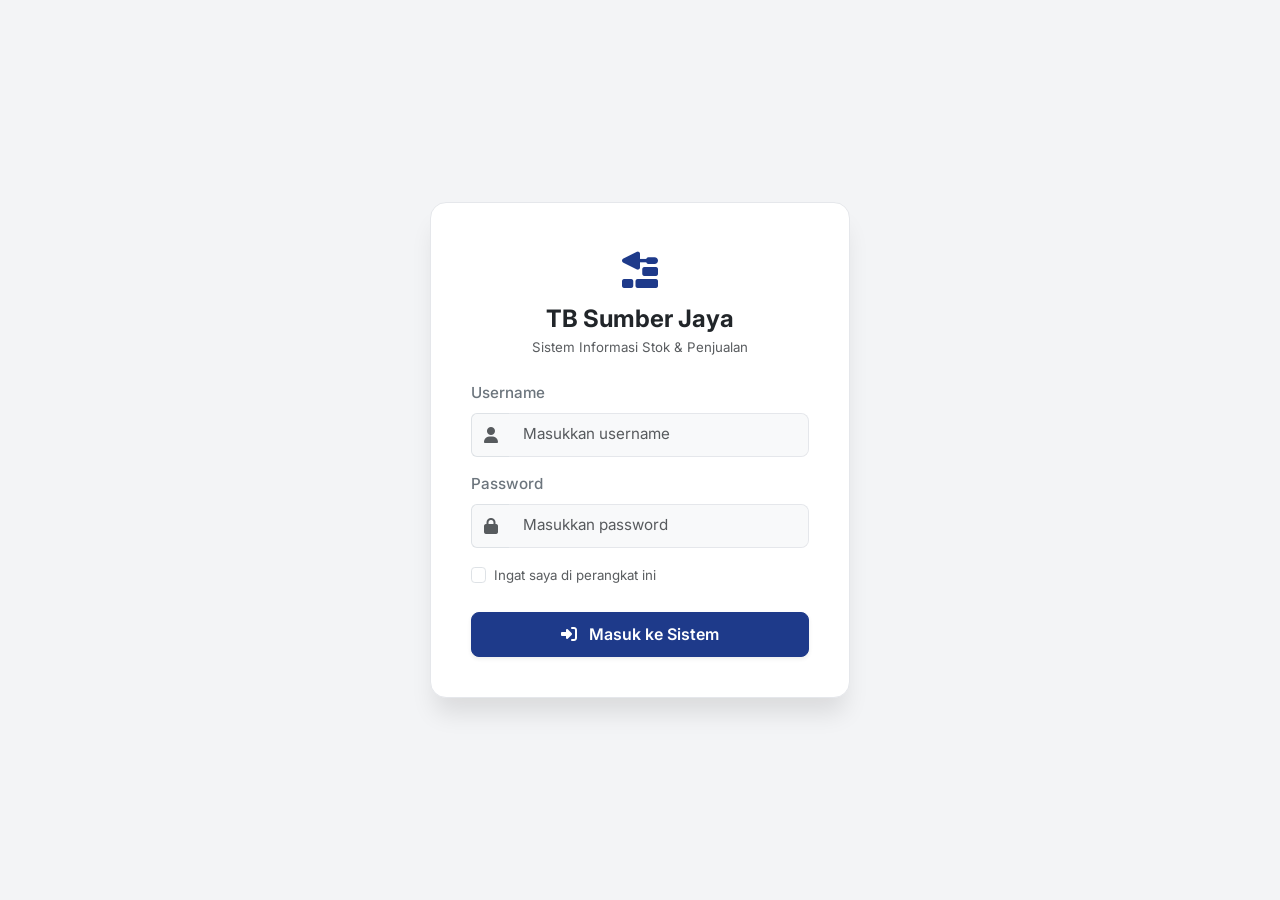
==== index.html @ bab40e9f "first commit" ====
<!DOCTYPE html>
<html lang="id">
<head>
    <meta charset="UTF-8">
    <meta name="viewport" content="width=device-width, initial-scale=1.0">
    <title>Sistem Informasi Manajemen Toko Bangunan</title>
</head>
<body>
    <script src="assets/js/db.js"></script>
    <script>
        // Check session and redirect accordingly
        const isLoggedIn = sessionStorage.getItem('login') === 'true' || localStorage.getItem('login') === 'true';
        if (isLoggedIn) {
            window.location.href = 'dashboard.html';
        } else {
            window.location.href = 'auth/login.html';
        }
    </script>
</body>
</html>
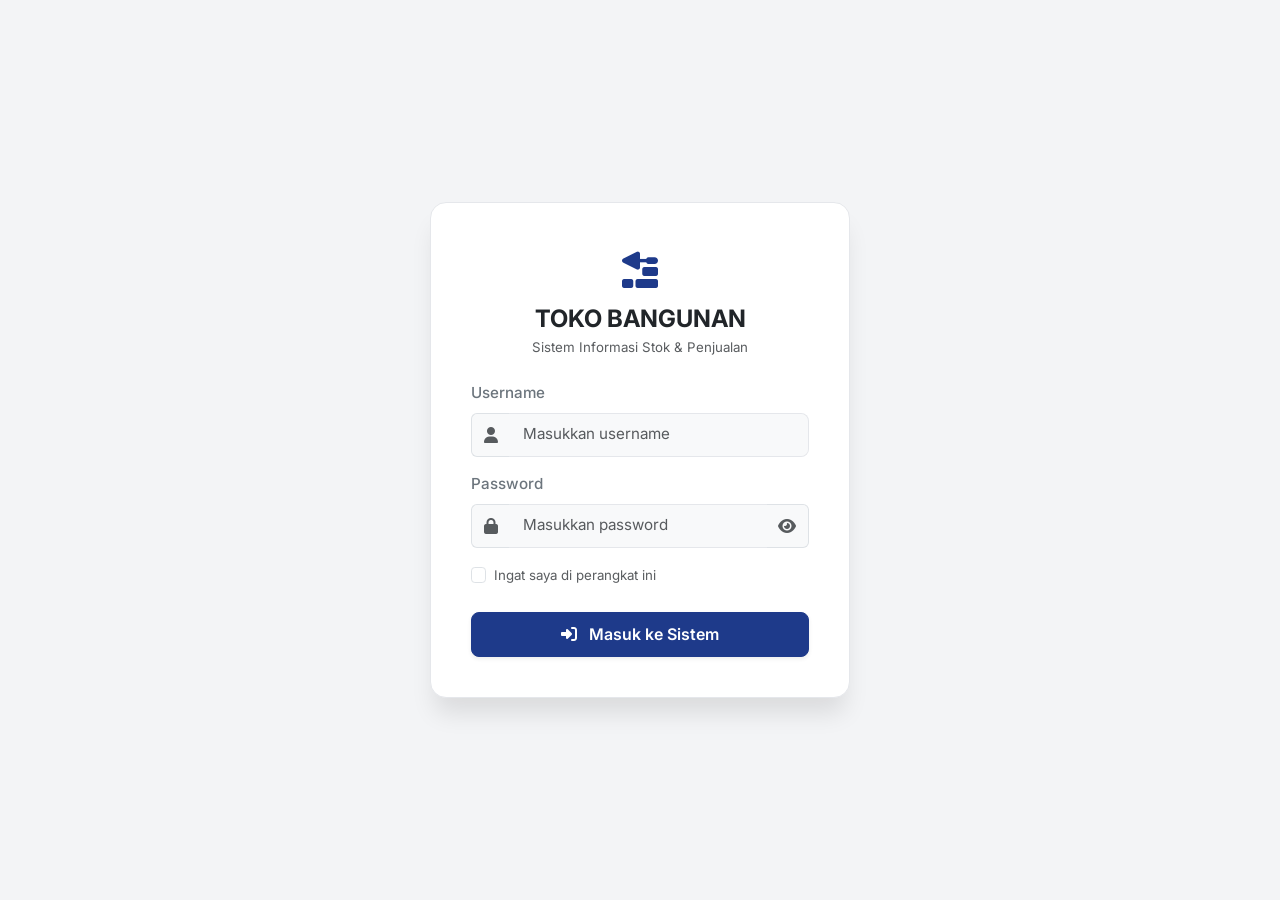
==== commit affb8592: "refisi 1" ====
--- a/index.html
+++ b/index.html
@@ -8,7 +8,10 @@
 <body>
     <script src="assets/js/db.js"></script>
     <script>
-        // Check session and redirect accordingly
+        // FUNGSI: Mengecek status session login pengguna dan mengalihkan (redirect) halaman secara otomatis.
+        // DETAIL: Membaca status key 'login' dari sessionStorage dan localStorage. 
+        //         Jika bernilai true (user sudah login), maka halaman dialihkan ke dashboard.html.
+        //         Jika false atau belum login, dialihkan ke halaman login (auth/login.html).
         const isLoggedIn = sessionStorage.getItem('login') === 'true' || localStorage.getItem('login') === 'true';
         if (isLoggedIn) {
             window.location.href = 'dashboard.html';
